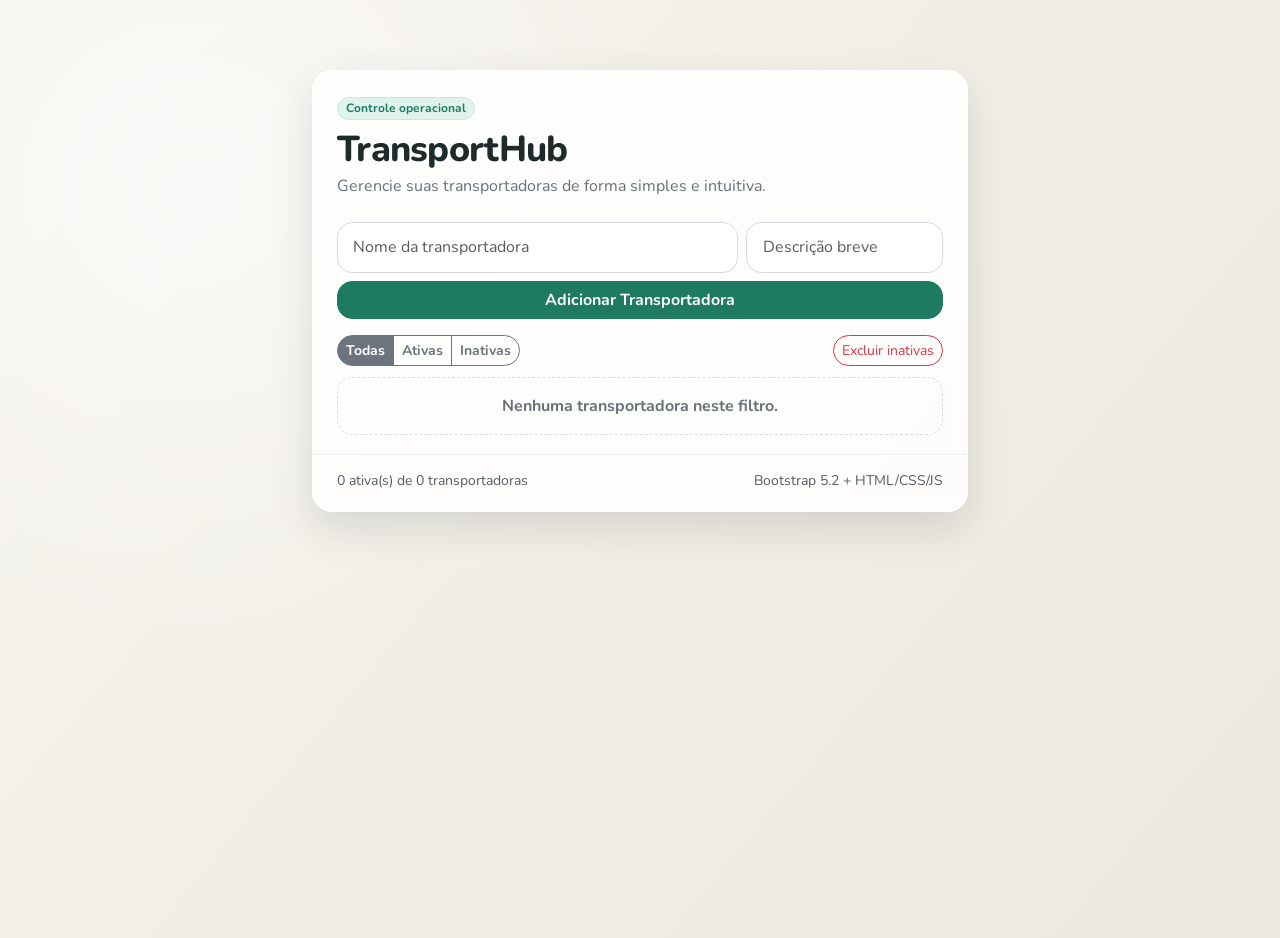
==== index.html @ 40fd38cb "layout 1" ====
<!doctype html>
<html lang="pt-BR">

<head>
  <meta charset="UTF-8" />
  <meta name="viewport" content="width=device-width, initial-scale=1" />
  <title>TransportHub - Gerenciador de Transportadoras</title>

  <link rel="preconnect" href="https://fonts.googleapis.com" />
  <link rel="preconnect" href="https://fonts.gstatic.com" crossorigin />
  <link href="https://fonts.googleapis.com/css2?family=Nunito:wght@500;700;800&display=swap" rel="stylesheet" />
  <link href="https://cdn.jsdelivr.net/npm/bootstrap@5.2.3/dist/css/bootstrap.min.css" rel="stylesheet"
    integrity="sha384-rbsA2VBKQhggwzxH7pPCaAqO46MgnOM80zW1RWuH61DGLwZJEdK2Kadq2F9CUG65" crossorigin="anonymous" />

  <style>
    :root {
      --bg-start: #f6f4ef;
      --bg-end: #ece8de;
      --card: rgba(255, 255, 255, 0.85);
      --text-main: #1f2a2b;
      --text-soft: #66717a;
      --accent: #1f7a62;
      --accent-soft: #dff2eb;
      --danger-soft: #ffe7e7;
      --shadow: 0 16px 40px rgba(36, 49, 48, 0.14);
    }

    * {
      box-sizing: border-box;
    }

    body {
      min-height: 100vh;
      font-family: "Nunito", sans-serif;
      color: var(--text-main);
      background: radial-gradient(circle at 15% 20%, #ffffff99 0%, transparent 35%),
        linear-gradient(130deg, var(--bg-start), var(--bg-end));
    }

    .shell {
      max-width: 720px;
      margin: clamp(1.25rem, 3vw, 3rem) auto;
      padding: clamp(1rem, 3vw, 2rem);
    }

    .task-card {
      border: 1px solid #ffffff;
      border-radius: 1.25rem;
      background: var(--card);
      backdrop-filter: blur(4px);
      box-shadow: var(--shadow);
      overflow: hidden;
      animation: rise 0.55s ease;
    }

    .task-card-header {
      padding: 1.5rem 1.5rem 1rem;
    }

    .badge-soft {
      color: var(--accent);
      background-color: var(--accent-soft);
      border: 1px solid #c6e8dc;
      font-weight: 700;
    }

    .heading {
      font-size: clamp(1.6rem, 4vw, 2.25rem);
      font-weight: 800;
      letter-spacing: -0.02em;
      margin-bottom: 0.2rem;
    }

    .sub {
      color: var(--text-soft);
    }

    .task-form {
      padding: 0.5rem 1.5rem 0;
    }

    .task-input {
      border-radius: 0.95rem;
      border: 1px solid #d6d8dc;
      padding: 0.78rem 0.95rem;
    }

    .task-input:focus {
      border-color: #92ccb9;
      box-shadow: 0 0 0 0.25rem #1f7a621f;
    }

    .btn-add {
      border-radius: 0.95rem;
      font-weight: 700;
      background-color: var(--accent);
      border-color: var(--accent);
    }

    .btn-add:hover,
    .btn-add:focus {
      background-color: #18624f;
      border-color: #18624f;
    }

    .toolbar {
      padding: 1rem 1.5rem 0.4rem;
    }

    .filter-btn {
      border-radius: 999px;
      font-weight: 700;
    }

    .tasks-wrap {
      padding: 0.3rem 1.5rem 1.2rem;
    }

    .task-list {
      list-style: none;
      margin: 0;
      padding: 0;
      display: grid;
      grid-template-columns: repeat(auto-fill, minmax(280px, 1fr));
      gap: 1rem;
    }

    .task-item {
      display: flex;
      flex-direction: column;
      border: 1px solid #e8ecec;
      border-radius: 0.95rem;
      padding: 1.2rem;
      background: #fff;
      animation: fadeUp 0.28s ease both;
    }

    .task-item:last-child {
      margin-bottom: 0;
    }

    .carrier-header {
      display: flex;
      justify-content: space-between;
      align-items: flex-start;
      gap: 0.75rem;
      margin-bottom: 0.75rem;
    }

    .carrier-name {
      margin: 0;
      font-weight: 800;
      font-size: 1.1rem;
      color: var(--text-main);
      flex: 1;
    }

    .carrier-description {
      margin: 0 0 0.75rem 0;
      color: var(--text-soft);
      font-weight: 500;
      font-size: 0.95rem;
      line-height: 1.4;
    }

    .carrier-status-row {
      display: flex;
      justify-content: space-between;
      align-items: center;
      padding-top: 0.75rem;
      border-top: 1px solid #e8ecec;
    }

    .status-badge {
      display: inline-flex;
      align-items: center;
      gap: 0.4rem;
      padding: 0.35rem 0.75rem;
      border-radius: 999px;
      font-weight: 700;
      font-size: 0.85rem;
    }

    .status-active {
      background: var(--accent-soft);
      color: var(--accent);
    }

    .status-inactive {
      background: #f0f0f0;
      color: #666;
    }

    .status-dot {
      width: 0.5rem;
      height: 0.5rem;
      border-radius: 50%;
      display: inline-block;
    }

    .status-dot.active {
      background: var(--accent);
    }

    .status-dot.inactive {
      background: #999;
    }

    .toggle-status {
      position: relative;
      display: inline-flex;
      width: 2.8rem;
      height: 1.5rem;
      background: #d8d8d8;
      border-radius: 999px;
      cursor: pointer;
      border: none;
      padding: 0;
      margin: 0;
      transition: background 0.2s ease;
    }

    .toggle-status.active {
      background: var(--accent);
    }

    .toggle-status::after {
      content: "";
      position: absolute;
      width: 1.2rem;
      height: 1.2rem;
      background: white;
      border-radius: 50%;
      top: 0.15rem;
      left: 0.15rem;
      transition: left 0.2s ease;
    }

    .toggle-status.active::after {
      left: 1.45rem;
    }

    .btn-trash {
      border: 1px solid #f0c8c8;
      color: #b24f4f;
      background: var(--danger-soft);
      border-radius: 0.65rem;
      padding: 0.35rem 0.75rem;
      font-size: 0.85rem;
      font-weight: 700;
    }

    .btn-trash:hover {
      background: #ffdcdc;
    }

    .empty-state {
      border: 1px dashed #d8dddd;
      border-radius: 0.95rem;
      color: var(--text-soft);
      padding: 1rem;
      text-align: center;
      font-weight: 700;
    }

    .footer-row {
      border-top: 1px solid #edf0f0;
      padding: 0.9rem 1.5rem 1.25rem;
    }

    @keyframes rise {
      from {
        opacity: 0;
        transform: translateY(8px);
      }

      to {
        opacity: 1;
        transform: translateY(0);
      }
    }

    @keyframes fadeUp {
      from {
        opacity: 0;
        transform: translateY(5px);
      }

      to {
        opacity: 1;
        transform: translateY(0);
      }
    }
  </style>
</head>

<body>
  <main class="shell">
    <section class="task-card">
      <header class="task-card-header">
        <span class="badge badge-soft rounded-pill">Controle operacional</span>
        <h1 class="heading mt-2">TransportHub</h1>
        <p class="sub mb-0">Gerencie suas transportadoras de forma simples e intuitiva.</p>
      </header>

      <form id="taskForm" class="task-form" autocomplete="off">
        <div class="row g-2">
          <div class="col-8">
            <input id="taskInput" class="form-control task-input" type="text" placeholder="Nome da transportadora"
              aria-label="Nome da transportadora" maxlength="80" required />
          </div>
          <div class="col-4">
            <input id="taskDesc" class="form-control task-input" type="text" placeholder="Descrição breve"
              aria-label="Descrição da transportadora" maxlength="60" />
          </div>
        </div>
        <div class="mt-2">
          <button class="btn btn-primary btn-add" type="submit" style="width: 100%;">Adicionar Transportadora</button>
        </div>
      </form>

      <div class="toolbar d-flex align-items-center justify-content-between gap-2 flex-wrap">
        <div class="btn-group btn-group-sm" role="group" aria-label="Filtros">
          <button type="button" class="btn btn-outline-secondary filter-btn active" data-filter="all">
            Todas
          </button>
          <button type="button" class="btn btn-outline-secondary filter-btn" data-filter="active">
            Ativas
          </button>
          <button type="button" class="btn btn-outline-secondary filter-btn" data-filter="done">
            Inativas
          </button>
        </div>
        <button id="clearDone" type="button" class="btn btn-sm btn-outline-danger rounded-pill">
          Excluir inativas
        </button>
      </div>

      <div class="tasks-wrap">
        <ul id="taskList" class="task-list"></ul>
      </div>

      <footer class="footer-row d-flex align-items-center justify-content-between flex-wrap gap-2">
        <small id="taskCounter" class="text-muted">0 transportadoras</small>
        <small class="text-muted">Bootstrap 5.2 + HTML/CSS/JS</small>
      </footer>
    </section>
  </main>

  <script>
    const STORAGE_KEY = "transporthub.carriers.v1";
    const form = document.getElementById("taskForm");
    const input = document.getElementById("taskInput");
    const descInput = document.getElementById("taskDesc");
    const taskList = document.getElementById("taskList");
    const taskCounter = document.getElementById("taskCounter");
    const clearDoneButton = document.getElementById("clearDone");
    const filterButtons = [...document.querySelectorAll(".filter-btn")];

    let carriers = [];
    let activeFilter = "all";

    const normalize = (value) => value.trim().replace(/\s+/g, " ");

    const saveCarriers = () => {
      localStorage.setItem(STORAGE_KEY, JSON.stringify(carriers));
    };

    const loadCarriers = () => {
      try {
        const data = JSON.parse(localStorage.getItem(STORAGE_KEY) || "[]");
        if (Array.isArray(data)) {
          carriers = data.filter(
            (item) =>
              typeof item.name === "string" &&
              typeof item.description === "string" &&
              typeof item.active === "boolean"
          );
        }
      } catch {
        carriers = [];
      }
    };

    const getVisibleCarriers = () => {
      if (activeFilter === "active") {
        return carriers.filter((carrier) => carrier.active);
      }
      if (activeFilter === "done") {
        return carriers.filter((carrier) => !carrier.active);
      }
      return carriers;
    };

    const renderCounter = () => {
      const active = carriers.filter((carrier) => carrier.active).length;
      const total = carriers.length;
      const label = total === 1 ? "transportadora" : "transportadoras";
      taskCounter.textContent = `${active} ativa(s) de ${total} ${label}`;
    };

    const renderCarriers = () => {
      const visibleCarriers = getVisibleCarriers();
      taskList.innerHTML = "";

      if (!visibleCarriers.length) {
        taskList.innerHTML = '<li class="empty-state" style="grid-column: 1/-1;">Nenhuma transportadora neste filtro.</li>';
        renderCounter();
        return;
      }

      visibleCarriers.forEach((carrier) => {
        const item = document.createElement("li");
        item.className = "task-item";

        const header = document.createElement("div");
        header.className = "carrier-header";

        const name = document.createElement("p");
        name.className = "carrier-name";
        name.textContent = carrier.name;

        const deleteBtn = document.createElement("button");
        deleteBtn.className = "btn-trash";
        deleteBtn.type = "button";
        deleteBtn.textContent = "Excluir";
        deleteBtn.ariaLabel = `Excluir transportadora: ${carrier.name}`;
        deleteBtn.addEventListener("click", () => removeCarrier(carrier.id));

        header.append(name, deleteBtn);

        const description = document.createElement("p");
        description.className = "carrier-description";
        description.textContent = carrier.description || "Sem descrição";

        const statusRow = document.createElement("div");
        statusRow.className = "carrier-status-row";

        const statusBadge = document.createElement("span");
        statusBadge.className = `status-badge ${carrier.active ? "status-active" : "status-inactive"}`;
        const dot = document.createElement("span");
        dot.className = `status-dot ${carrier.active ? "active" : "inactive"}`;
        const statusText = document.createElement("span");
        statusText.textContent = carrier.active ? "Ativa" : "Inativa";
        statusBadge.append(dot, statusText);

        const toggle = document.createElement("button");
        toggle.className = `toggle-status ${carrier.active ? "active" : ""}`;
        toggle.type = "button";
        toggle.ariaLabel = `Alternar status da transportadora: ${carrier.name}`;
        toggle.addEventListener("click", () => toggleCarrier(carrier.id));

        statusRow.append(statusBadge, toggle);

        item.append(header, description, statusRow);
        taskList.appendChild(item);
      });

      renderCounter();
    };

    const addCarrier = (rawName, rawDesc) => {
      const name = normalize(rawName);
      if (!name) return;
      const description = normalize(rawDesc);

      carriers.unshift({
        id: crypto.randomUUID(),
        name,
        description,
        active: true,
      });

      saveCarriers();
      renderCarriers();
    };

    const toggleCarrier = (id) => {
      carriers = carriers.map((carrier) =>
        carrier.id === id ? { ...carrier, active: !carrier.active } : carrier
      );
      saveCarriers();
      renderCarriers();
    };

    const removeCarrier = (id) => {
      carriers = carriers.filter((carrier) => carrier.id !== id);
      saveCarriers();
      renderCarriers();
    };

    const clearInactive = () => {
      carriers = carriers.filter((carrier) => carrier.active);
      saveCarriers();
      renderCarriers();
    };

    filterButtons.forEach((button) => {
      button.addEventListener("click", () => {
        activeFilter = button.dataset.filter;
        filterButtons.forEach((btn) => btn.classList.toggle("active", btn === button));
        renderCarriers();
      });
    });

    form.addEventListener("submit", (event) => {
      event.preventDefault();
      addCarrier(input.value, descInput.value);
      input.value = "";
      descInput.value = "";
      input.focus();
    });

    clearDoneButton.addEventListener("click", clearInactive);

    loadCarriers();
    renderCarriers();
  </script>
</body>

</html>
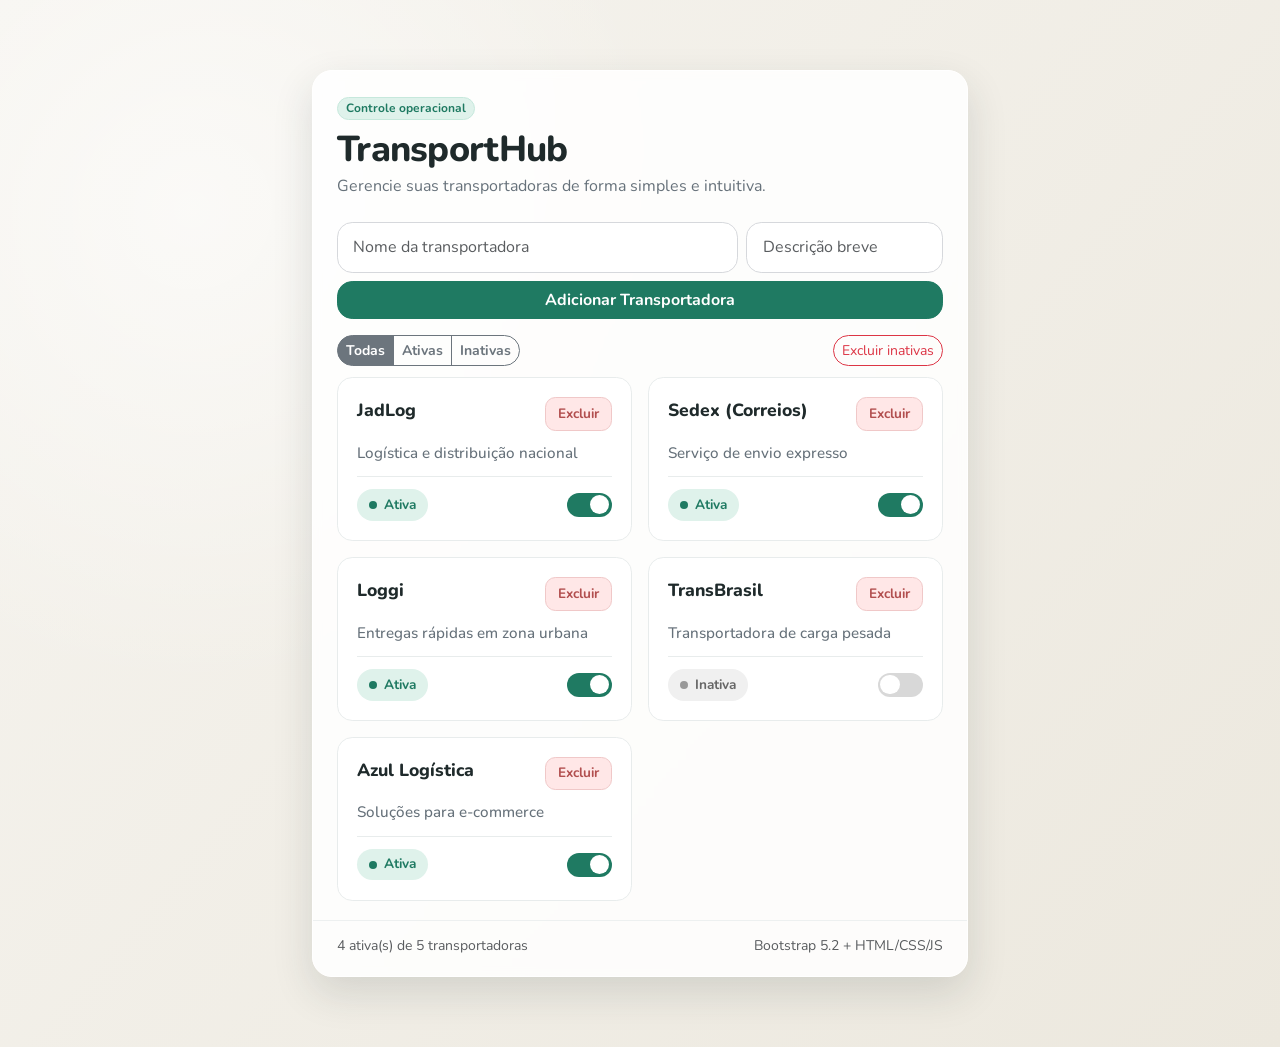
==== commit 2487ce09: "adiciona estilos CSS para o layout da aplicação Co-authored-by: Copilot <copilot@github.com>" ====
--- a/index.html
+++ b/index.html
@@ -11,287 +11,7 @@
   <link href="https://fonts.googleapis.com/css2?family=Nunito:wght@500;700;800&display=swap" rel="stylesheet" />
   <link href="https://cdn.jsdelivr.net/npm/bootstrap@5.2.3/dist/css/bootstrap.min.css" rel="stylesheet"
     integrity="sha384-rbsA2VBKQhggwzxH7pPCaAqO46MgnOM80zW1RWuH61DGLwZJEdK2Kadq2F9CUG65" crossorigin="anonymous" />
-
-  <style>
-    :root {
-      --bg-start: #f6f4ef;
-      --bg-end: #ece8de;
-      --card: rgba(255, 255, 255, 0.85);
-      --text-main: #1f2a2b;
-      --text-soft: #66717a;
-      --accent: #1f7a62;
-      --accent-soft: #dff2eb;
-      --danger-soft: #ffe7e7;
-      --shadow: 0 16px 40px rgba(36, 49, 48, 0.14);
-    }
-
-    * {
-      box-sizing: border-box;
-    }
-
-    body {
-      min-height: 100vh;
-      font-family: "Nunito", sans-serif;
-      color: var(--text-main);
-      background: radial-gradient(circle at 15% 20%, #ffffff99 0%, transparent 35%),
-        linear-gradient(130deg, var(--bg-start), var(--bg-end));
-    }
-
-    .shell {
-      max-width: 720px;
-      margin: clamp(1.25rem, 3vw, 3rem) auto;
-      padding: clamp(1rem, 3vw, 2rem);
-    }
-
-    .task-card {
-      border: 1px solid #ffffff;
-      border-radius: 1.25rem;
-      background: var(--card);
-      backdrop-filter: blur(4px);
-      box-shadow: var(--shadow);
-      overflow: hidden;
-      animation: rise 0.55s ease;
-    }
-
-    .task-card-header {
-      padding: 1.5rem 1.5rem 1rem;
-    }
-
-    .badge-soft {
-      color: var(--accent);
-      background-color: var(--accent-soft);
-      border: 1px solid #c6e8dc;
-      font-weight: 700;
-    }
-
-    .heading {
-      font-size: clamp(1.6rem, 4vw, 2.25rem);
-      font-weight: 800;
-      letter-spacing: -0.02em;
-      margin-bottom: 0.2rem;
-    }
-
-    .sub {
-      color: var(--text-soft);
-    }
-
-    .task-form {
-      padding: 0.5rem 1.5rem 0;
-    }
-
-    .task-input {
-      border-radius: 0.95rem;
-      border: 1px solid #d6d8dc;
-      padding: 0.78rem 0.95rem;
-    }
-
-    .task-input:focus {
-      border-color: #92ccb9;
-      box-shadow: 0 0 0 0.25rem #1f7a621f;
-    }
-
-    .btn-add {
-      border-radius: 0.95rem;
-      font-weight: 700;
-      background-color: var(--accent);
-      border-color: var(--accent);
-    }
-
-    .btn-add:hover,
-    .btn-add:focus {
-      background-color: #18624f;
-      border-color: #18624f;
-    }
-
-    .toolbar {
-      padding: 1rem 1.5rem 0.4rem;
-    }
-
-    .filter-btn {
-      border-radius: 999px;
-      font-weight: 700;
-    }
-
-    .tasks-wrap {
-      padding: 0.3rem 1.5rem 1.2rem;
-    }
-
-    .task-list {
-      list-style: none;
-      margin: 0;
-      padding: 0;
-      display: grid;
-      grid-template-columns: repeat(auto-fill, minmax(280px, 1fr));
-      gap: 1rem;
-    }
-
-    .task-item {
-      display: flex;
-      flex-direction: column;
-      border: 1px solid #e8ecec;
-      border-radius: 0.95rem;
-      padding: 1.2rem;
-      background: #fff;
-      animation: fadeUp 0.28s ease both;
-    }
-
-    .task-item:last-child {
-      margin-bottom: 0;
-    }
-
-    .carrier-header {
-      display: flex;
-      justify-content: space-between;
-      align-items: flex-start;
-      gap: 0.75rem;
-      margin-bottom: 0.75rem;
-    }
-
-    .carrier-name {
-      margin: 0;
-      font-weight: 800;
-      font-size: 1.1rem;
-      color: var(--text-main);
-      flex: 1;
-    }
-
-    .carrier-description {
-      margin: 0 0 0.75rem 0;
-      color: var(--text-soft);
-      font-weight: 500;
-      font-size: 0.95rem;
-      line-height: 1.4;
-    }
-
-    .carrier-status-row {
-      display: flex;
-      justify-content: space-between;
-      align-items: center;
-      padding-top: 0.75rem;
-      border-top: 1px solid #e8ecec;
-    }
-
-    .status-badge {
-      display: inline-flex;
-      align-items: center;
-      gap: 0.4rem;
-      padding: 0.35rem 0.75rem;
-      border-radius: 999px;
-      font-weight: 700;
-      font-size: 0.85rem;
-    }
-
-    .status-active {
-      background: var(--accent-soft);
-      color: var(--accent);
-    }
-
-    .status-inactive {
-      background: #f0f0f0;
-      color: #666;
-    }
-
-    .status-dot {
-      width: 0.5rem;
-      height: 0.5rem;
-      border-radius: 50%;
-      display: inline-block;
-    }
-
-    .status-dot.active {
-      background: var(--accent);
-    }
-
-    .status-dot.inactive {
-      background: #999;
-    }
-
-    .toggle-status {
-      position: relative;
-      display: inline-flex;
-      width: 2.8rem;
-      height: 1.5rem;
-      background: #d8d8d8;
-      border-radius: 999px;
-      cursor: pointer;
-      border: none;
-      padding: 0;
-      margin: 0;
-      transition: background 0.2s ease;
-    }
-
-    .toggle-status.active {
-      background: var(--accent);
-    }
-
-    .toggle-status::after {
-      content: "";
-      position: absolute;
-      width: 1.2rem;
-      height: 1.2rem;
-      background: white;
-      border-radius: 50%;
-      top: 0.15rem;
-      left: 0.15rem;
-      transition: left 0.2s ease;
-    }
-
-    .toggle-status.active::after {
-      left: 1.45rem;
-    }
-
-    .btn-trash {
-      border: 1px solid #f0c8c8;
-      color: #b24f4f;
-      background: var(--danger-soft);
-      border-radius: 0.65rem;
-      padding: 0.35rem 0.75rem;
-      font-size: 0.85rem;
-      font-weight: 700;
-    }
-
-    .btn-trash:hover {
-      background: #ffdcdc;
-    }
-
-    .empty-state {
-      border: 1px dashed #d8dddd;
-      border-radius: 0.95rem;
-      color: var(--text-soft);
-      padding: 1rem;
-      text-align: center;
-      font-weight: 700;
-    }
-
-    .footer-row {
-      border-top: 1px solid #edf0f0;
-      padding: 0.9rem 1.5rem 1.25rem;
-    }
-
-    @keyframes rise {
-      from {
-        opacity: 0;
-        transform: translateY(8px);
-      }
-
-      to {
-        opacity: 1;
-        transform: translateY(0);
-      }
-    }
-
-    @keyframes fadeUp {
-      from {
-        opacity: 0;
-        transform: translateY(5px);
-      }
-
-      to {
-        opacity: 1;
-        transform: translateY(0);
-      }
-    }
-  </style>
+  <link rel="stylesheet" href="styles.css" />
 </head>
 
 <body>
@@ -514,6 +234,44 @@
     clearDoneButton.addEventListener("click", clearInactive);
 
     loadCarriers();
+
+    // Adicionar dados de exemplo se não houver transportadoras
+    if (carriers.length === 0) {
+      carriers = [
+        {
+          id: crypto.randomUUID(),
+          name: "JadLog",
+          description: "Logística e distribuição nacional",
+          active: true,
+        },
+        {
+          id: crypto.randomUUID(),
+          name: "Sedex (Correios)",
+          description: "Serviço de envio expresso",
+          active: true,
+        },
+        {
+          id: crypto.randomUUID(),
+          name: "Loggi",
+          description: "Entregas rápidas em zona urbana",
+          active: true,
+        },
+        {
+          id: crypto.randomUUID(),
+          name: "TransBrasil",
+          description: "Transportadora de carga pesada",
+          active: false,
+        },
+        {
+          id: crypto.randomUUID(),
+          name: "Azul Logística",
+          description: "Soluções para e-commerce",
+          active: true,
+        },
+      ];
+      saveCarriers();
+    }
+
     renderCarriers();
   </script>
 </body>
--- a/styles.css
+++ b/styles.css
@@ -0,0 +1,278 @@
+    :root {
+      --bg-start: #f6f4ef;
+      --bg-end: #ece8de;
+      --card: rgba(255, 255, 255, 0.85);
+      --text-main: #1f2a2b;
+      --text-soft: #66717a;
+      --accent: #1f7a62;
+      --accent-soft: #dff2eb;
+      --danger-soft: #ffe7e7;
+      --shadow: 0 16px 40px rgba(36, 49, 48, 0.14);
+    }
+
+    * {
+      box-sizing: border-box;
+    }
+
+    body {
+      min-height: 100vh;
+      font-family: "Nunito", sans-serif;
+      color: var(--text-main);
+      background: radial-gradient(circle at 15% 20%, #ffffff99 0%, transparent 35%),
+        linear-gradient(130deg, var(--bg-start), var(--bg-end));
+    }
+
+    .shell {
+      max-width: 720px;
+      margin: clamp(1.25rem, 3vw, 3rem) auto;
+      padding: clamp(1rem, 3vw, 2rem);
+    }
+
+    .task-card {
+      border: 1px solid #ffffff;
+      border-radius: 1.25rem;
+      background: var(--card);
+      backdrop-filter: blur(4px);
+      box-shadow: var(--shadow);
+      overflow: hidden;
+      animation: rise 0.55s ease;
+    }
+
+    .task-card-header {
+      padding: 1.5rem 1.5rem 1rem;
+    }
+
+    .badge-soft {
+      color: var(--accent);
+      background-color: var(--accent-soft);
+      border: 1px solid #c6e8dc;
+      font-weight: 700;
+    }
+
+    .heading {
+      font-size: clamp(1.6rem, 4vw, 2.25rem);
+      font-weight: 800;
+      letter-spacing: -0.02em;
+      margin-bottom: 0.2rem;
+    }
+
+    .sub {
+      color: var(--text-soft);
+    }
+
+    .task-form {
+      padding: 0.5rem 1.5rem 0;
+    }
+
+    .task-input {
+      border-radius: 0.95rem;
+      border: 1px solid #d6d8dc;
+      padding: 0.78rem 0.95rem;
+    }
+
+    .task-input:focus {
+      border-color: #92ccb9;
+      box-shadow: 0 0 0 0.25rem #1f7a621f;
+    }
+
+    .btn-add {
+      border-radius: 0.95rem;
+      font-weight: 700;
+      background-color: var(--accent);
+      border-color: var(--accent);
+    }
+
+    .btn-add:hover,
+    .btn-add:focus {
+      background-color: #18624f;
+      border-color: #18624f;
+    }
+
+    .toolbar {
+      padding: 1rem 1.5rem 0.4rem;
+    }
+
+    .filter-btn {
+      border-radius: 999px;
+      font-weight: 700;
+    }
+
+    .tasks-wrap {
+      padding: 0.3rem 1.5rem 1.2rem;
+    }
+
+    .task-list {
+      list-style: none;
+      margin: 0;
+      padding: 0;
+      display: grid;
+      grid-template-columns: repeat(auto-fill, minmax(280px, 1fr));
+      gap: 1rem;
+    }
+
+    .task-item {
+      display: flex;
+      flex-direction: column;
+      border: 1px solid #e8ecec;
+      border-radius: 0.95rem;
+      padding: 1.2rem;
+      background: #fff;
+      animation: fadeUp 0.28s ease both;
+    }
+
+    .task-item:last-child {
+      margin-bottom: 0;
+    }
+
+    .carrier-header {
+      display: flex;
+      justify-content: space-between;
+      align-items: flex-start;
+      gap: 0.75rem;
+      margin-bottom: 0.75rem;
+    }
+
+    .carrier-name {
+      margin: 0;
+      font-weight: 800;
+      font-size: 1.1rem;
+      color: var(--text-main);
+      flex: 1;
+    }
+
+    .carrier-description {
+      margin: 0 0 0.75rem 0;
+      color: var(--text-soft);
+      font-weight: 500;
+      font-size: 0.95rem;
+      line-height: 1.4;
+    }
+
+    .carrier-status-row {
+      display: flex;
+      justify-content: space-between;
+      align-items: center;
+      padding-top: 0.75rem;
+      border-top: 1px solid #e8ecec;
+    }
+
+    .status-badge {
+      display: inline-flex;
+      align-items: center;
+      gap: 0.4rem;
+      padding: 0.35rem 0.75rem;
+      border-radius: 999px;
+      font-weight: 700;
+      font-size: 0.85rem;
+    }
+
+    .status-active {
+      background: var(--accent-soft);
+      color: var(--accent);
+    }
+
+    .status-inactive {
+      background: #f0f0f0;
+      color: #666;
+    }
+
+    .status-dot {
+      width: 0.5rem;
+      height: 0.5rem;
+      border-radius: 50%;
+      display: inline-block;
+    }
+
+    .status-dot.active {
+      background: var(--accent);
+    }
+
+    .status-dot.inactive {
+      background: #999;
+    }
+
+    .toggle-status {
+      position: relative;
+      display: inline-flex;
+      width: 2.8rem;
+      height: 1.5rem;
+      background: #d8d8d8;
+      border-radius: 999px;
+      cursor: pointer;
+      border: none;
+      padding: 0;
+      margin: 0;
+      transition: background 0.2s ease;
+    }
+
+    .toggle-status.active {
+      background: var(--accent);
+    }
+
+    .toggle-status::after {
+      content: "";
+      position: absolute;
+      width: 1.2rem;
+      height: 1.2rem;
+      background: white;
+      border-radius: 50%;
+      top: 0.15rem;
+      left: 0.15rem;
+      transition: left 0.2s ease;
+    }
+
+    .toggle-status.active::after {
+      left: 1.45rem;
+    }
+
+    .btn-trash {
+      border: 1px solid #f0c8c8;
+      color: #b24f4f;
+      background: var(--danger-soft);
+      border-radius: 0.65rem;
+      padding: 0.35rem 0.75rem;
+      font-size: 0.85rem;
+      font-weight: 700;
+    }
+
+    .btn-trash:hover {
+      background: #ffdcdc;
+    }
+
+    .empty-state {
+      border: 1px dashed #d8dddd;
+      border-radius: 0.95rem;
+      color: var(--text-soft);
+      padding: 1rem;
+      text-align: center;
+      font-weight: 700;
+    }
+
+    .footer-row {
+      border-top: 1px solid #edf0f0;
+      padding: 0.9rem 1.5rem 1.25rem;
+    }
+
+    @keyframes rise {
+      from {
+        opacity: 0;
+        transform: translateY(8px);
+      }
+
+      to {
+        opacity: 1;
+        transform: translateY(0);
+      }
+    }
+
+    @keyframes fadeUp {
+      from {
+        opacity: 0;
+        transform: translateY(5px);
+      }
+
+      to {
+        opacity: 1;
+        transform: translateY(0);
+      }
+    }
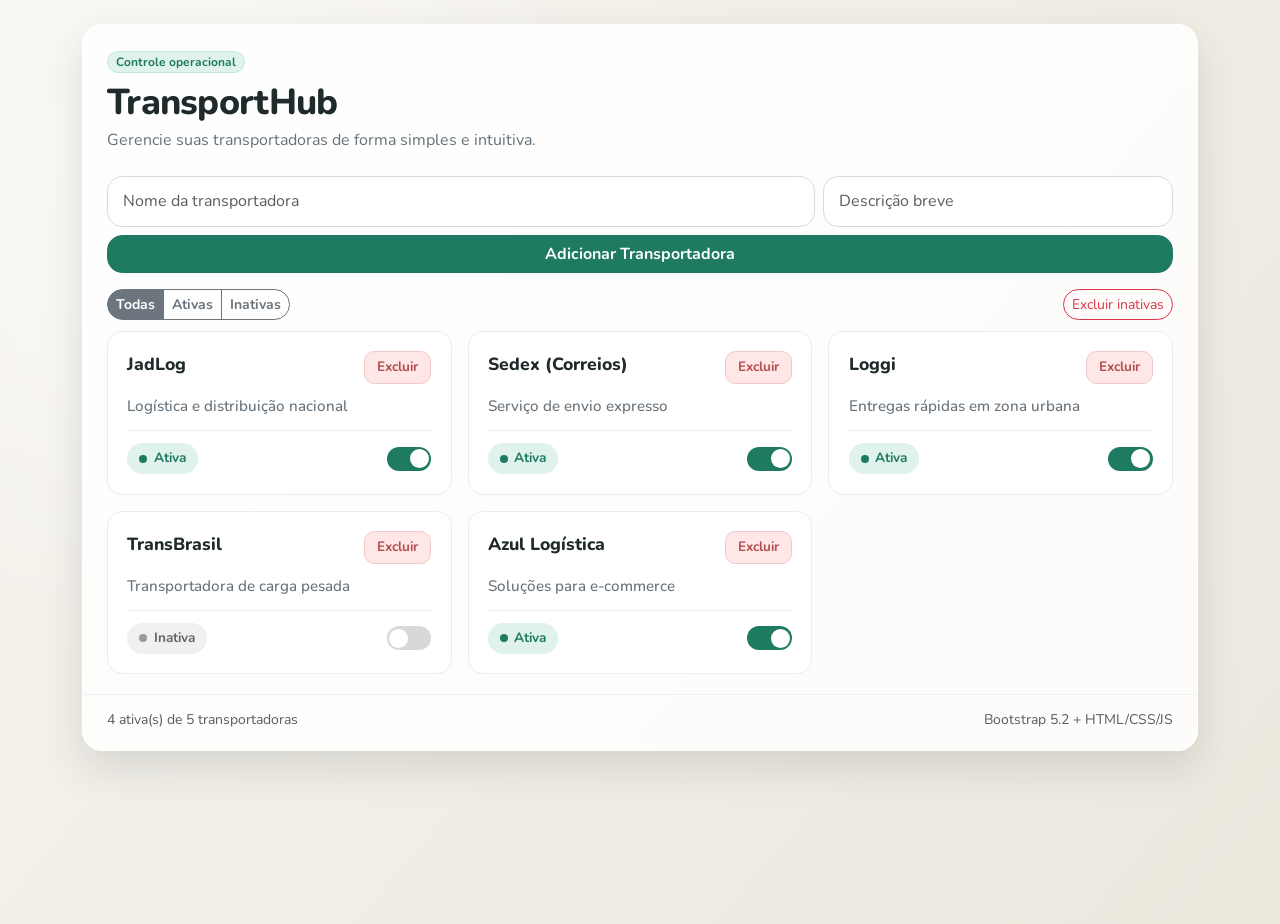
==== commit 972980ca: "altera a estrutura do layout principal e comenta estilos da classe .shell" ====
--- a/index.html
+++ b/index.html
@@ -15,7 +15,7 @@
 </head>
 
 <body>
-  <main class="shell">
+  <main class="container mt-4">
     <section class="task-card">
       <header class="task-card-header">
         <span class="badge badge-soft rounded-pill">Controle operacional</span>
--- a/styles.css
+++ b/styles.css
@@ -22,11 +22,11 @@
         linear-gradient(130deg, var(--bg-start), var(--bg-end));
     }
 
-    .shell {
+    /* .shell {
       max-width: 720px;
       margin: clamp(1.25rem, 3vw, 3rem) auto;
       padding: clamp(1rem, 3vw, 2rem);
-    }
+    } */
 
     .task-card {
       border: 1px solid #ffffff;
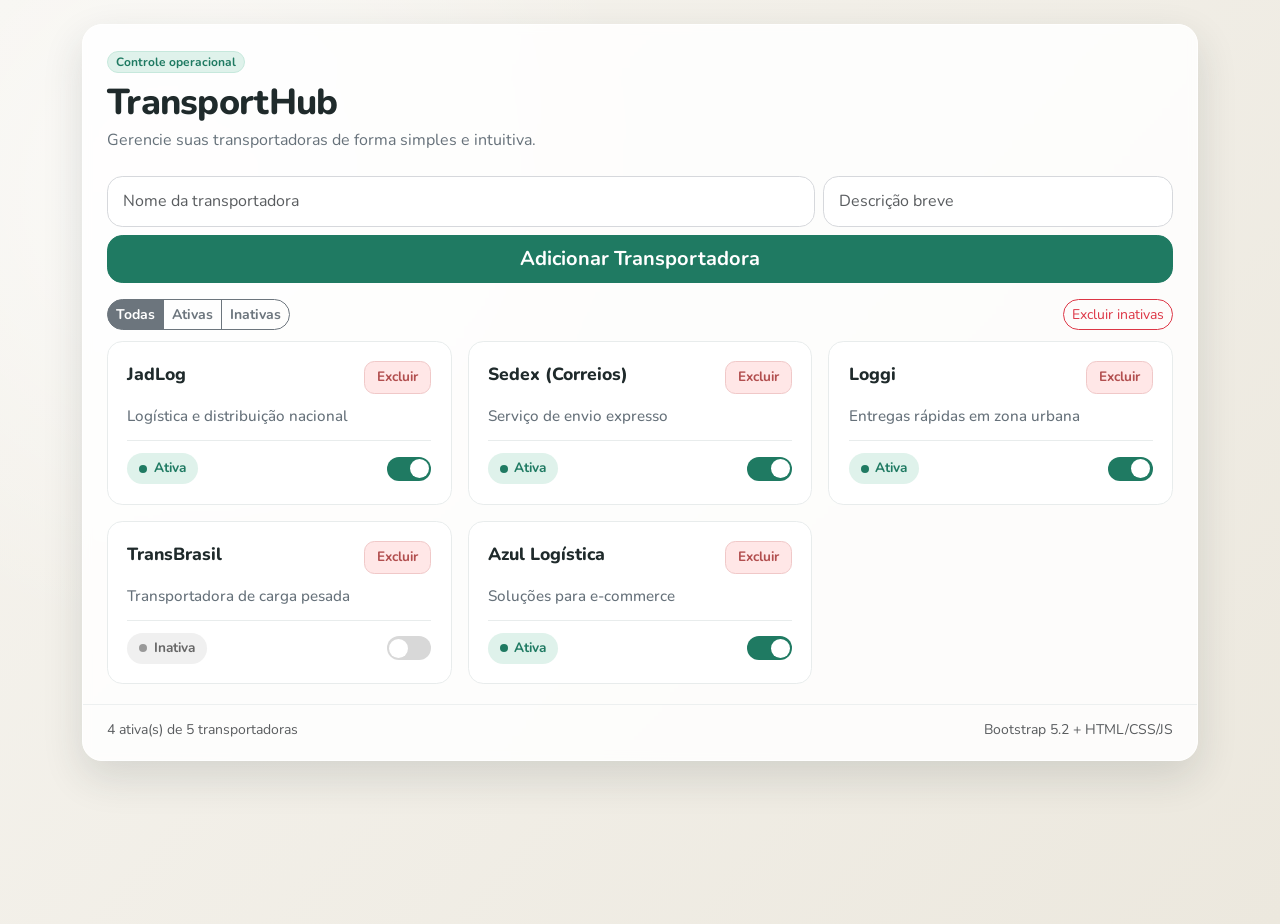
==== commit ad023926: "altera o tamanho do botão "Adicionar Transportadora" para um estilo maior" ====
--- a/index.html
+++ b/index.html
@@ -35,7 +35,8 @@
           </div>
         </div>
         <div class="mt-2">
-          <button class="btn btn-primary btn-add" type="submit" style="width: 100%;">Adicionar Transportadora</button>
+          <button class="btn btn-primary btn-lg btn-add" type="submit" style="width: 100%;">Adicionar
+            Transportadora</button>
         </div>
       </form>
 
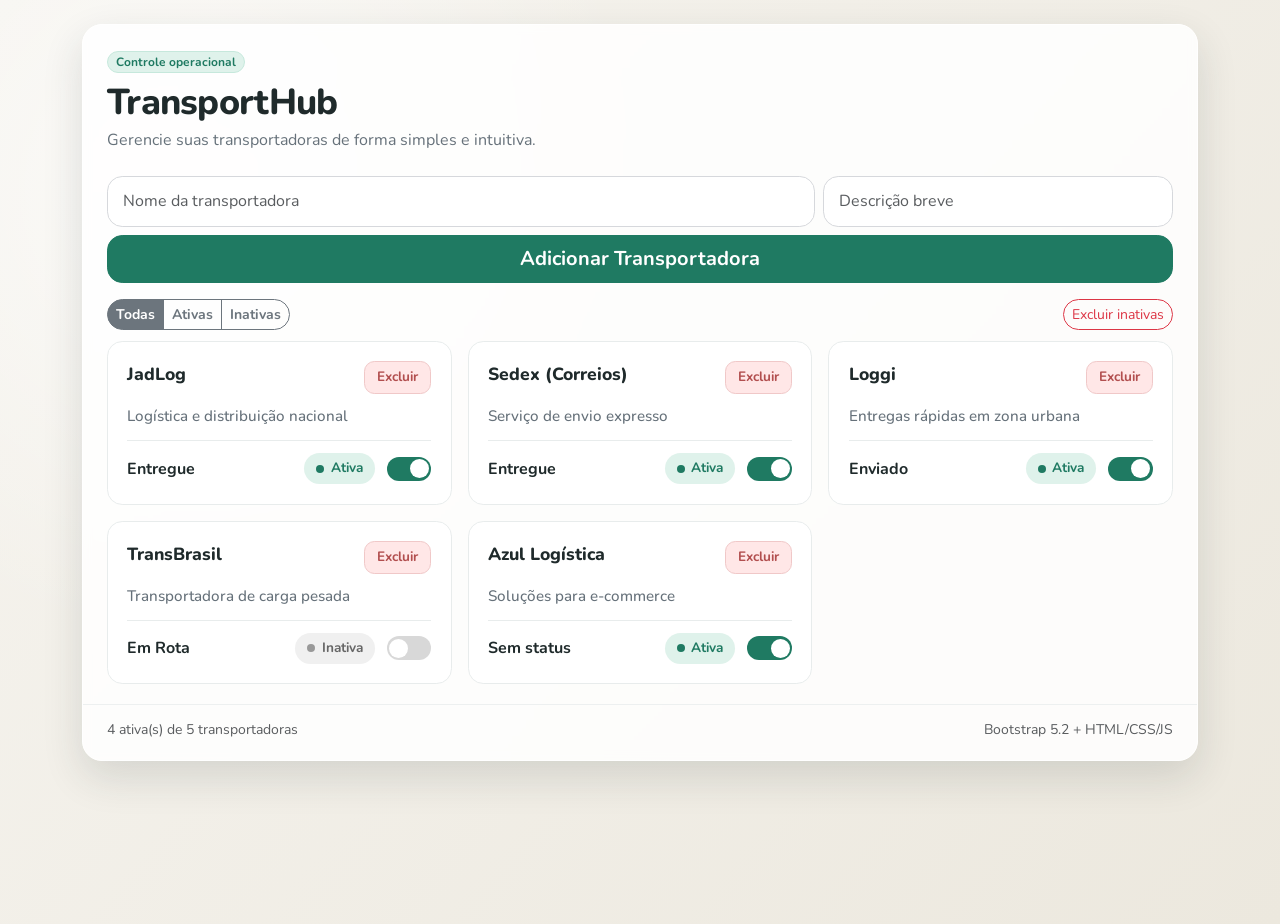
==== commit 868f762c: "adiciona status às transportadoras e melhora estilos de exibição" ====
--- a/index.html
+++ b/index.html
@@ -95,6 +95,7 @@
             (item) =>
               typeof item.name === "string" &&
               typeof item.description === "string" &&
+              typeof item.status === "string" &&
               typeof item.active === "boolean"
           );
         }
@@ -156,6 +157,10 @@
 
         const statusRow = document.createElement("div");
         statusRow.className = "carrier-status-row";
+        const status = document.createElement("p");
+        status.className = "carrier-status";
+        status.textContent = carrier.status || "Sem status";
+        statusRow.append(status);
 
         const statusBadge = document.createElement("span");
         statusBadge.className = `status-badge ${carrier.active ? "status-active" : "status-inactive"}`;
@@ -243,24 +248,28 @@
           id: crypto.randomUUID(),
           name: "JadLog",
           description: "Logística e distribuição nacional",
+          status: 'Entregue',
           active: true,
         },
         {
           id: crypto.randomUUID(),
           name: "Sedex (Correios)",
           description: "Serviço de envio expresso",
+          status: 'Entregue',
           active: true,
         },
         {
           id: crypto.randomUUID(),
           name: "Loggi",
           description: "Entregas rápidas em zona urbana",
+          status: 'Enviado',
           active: true,
         },
         {
           id: crypto.randomUUID(),
           name: "TransBrasil",
           description: "Transportadora de carga pesada",
+          status: 'Em Rota',
           active: false,
         },
         {
--- a/styles.css
+++ b/styles.css
@@ -152,8 +152,17 @@
       display: flex;
       justify-content: space-between;
       align-items: center;
+      gap: 0.75rem;
       padding-top: 0.75rem;
       border-top: 1px solid #e8ecec;
+    }
+
+    .carrier-status {
+      margin: 0;
+      min-width: 0;
+      flex: 1;
+      font-weight: 700;
+      color: var(--text-main);
     }
 
     .status-badge {
@@ -164,6 +173,7 @@
       border-radius: 999px;
       font-weight: 700;
       font-size: 0.85rem;
+      flex-shrink: 0;
     }
 
     .status-active {
@@ -203,6 +213,7 @@
       padding: 0;
       margin: 0;
       transition: background 0.2s ease;
+      flex-shrink: 0;
     }
 
     .toggle-status.active {
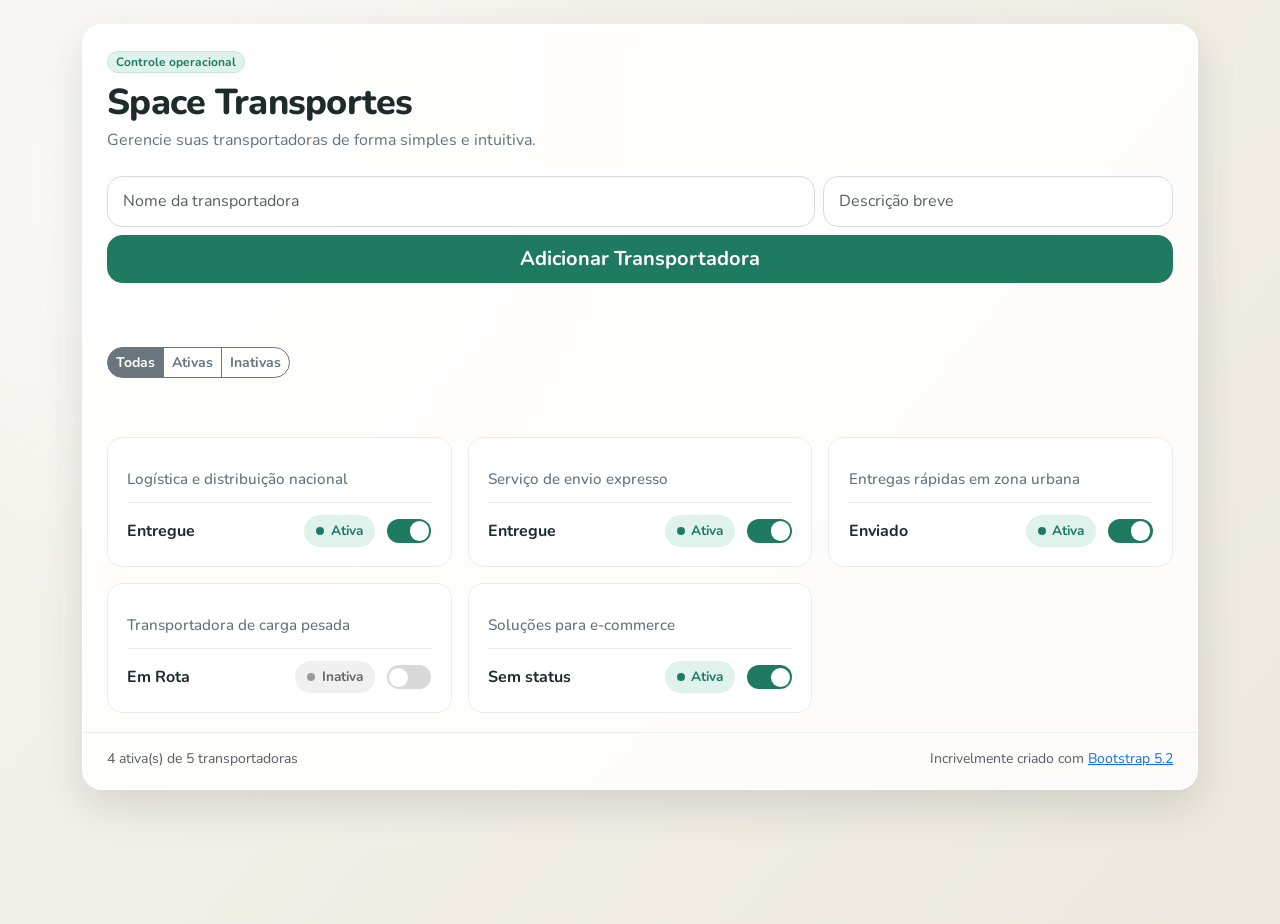
==== commit bc520810: "altera o título e cabeçalho para "Space Transportes" e ajusta estilos da toolbar" ====
--- a/index.html
+++ b/index.html
@@ -4,7 +4,7 @@
 <head>
   <meta charset="UTF-8" />
   <meta name="viewport" content="width=device-width, initial-scale=1" />
-  <title>TransportHub - Gerenciador de Transportadoras</title>
+  <title>Space Transportes - Gerenciador de Transportadoras</title>
 
   <link rel="preconnect" href="https://fonts.googleapis.com" />
   <link rel="preconnect" href="https://fonts.gstatic.com" crossorigin />
@@ -19,7 +19,7 @@
     <section class="task-card">
       <header class="task-card-header">
         <span class="badge badge-soft rounded-pill">Controle operacional</span>
-        <h1 class="heading mt-2">TransportHub</h1>
+        <h1 class="heading mt-2">Space Transportes</h1>
         <p class="sub mb-0">Gerencie suas transportadoras de forma simples e intuitiva.</p>
       </header>
 
@@ -40,7 +40,7 @@
         </div>
       </form>
 
-      <div class="toolbar d-flex align-items-center justify-content-between gap-2 flex-wrap">
+      <div class="toolbar d-flex align-items-center justify-content-between gap-2 flex-wrap my-5">
         <div class="btn-group btn-group-sm" role="group" aria-label="Filtros">
           <button type="button" class="btn btn-outline-secondary filter-btn active" data-filter="all">
             Todas
@@ -52,9 +52,6 @@
             Inativas
           </button>
         </div>
-        <button id="clearDone" type="button" class="btn btn-sm btn-outline-danger rounded-pill">
-          Excluir inativas
-        </button>
       </div>
 
       <div class="tasks-wrap">
@@ -63,7 +60,9 @@
 
       <footer class="footer-row d-flex align-items-center justify-content-between flex-wrap gap-2">
         <small id="taskCounter" class="text-muted">0 transportadoras</small>
-        <small class="text-muted">Bootstrap 5.2 + HTML/CSS/JS</small>
+        <small class="text-muted">Incrivelmente criado com <a
+            href="https://getbootstrap.com/docs/5.0/components/buttons/" target="_blank"
+            rel="noopener noreferrer">Bootstrap 5.2</a></small>
       </footer>
     </section>
   </main>
@@ -75,7 +74,6 @@
     const descInput = document.getElementById("taskDesc");
     const taskList = document.getElementById("taskList");
     const taskCounter = document.getElementById("taskCounter");
-    const clearDoneButton = document.getElementById("clearDone");
     const filterButtons = [...document.querySelectorAll(".filter-btn")];
 
     let carriers = [];
@@ -142,15 +140,6 @@
         name.className = "carrier-name";
         name.textContent = carrier.name;
 
-        const deleteBtn = document.createElement("button");
-        deleteBtn.className = "btn-trash";
-        deleteBtn.type = "button";
-        deleteBtn.textContent = "Excluir";
-        deleteBtn.ariaLabel = `Excluir transportadora: ${carrier.name}`;
-        deleteBtn.addEventListener("click", () => removeCarrier(carrier.id));
-
-        header.append(name, deleteBtn);
-
         const description = document.createElement("p");
         description.className = "carrier-description";
         description.textContent = carrier.description || "Sem descrição";
@@ -209,18 +198,6 @@
       renderCarriers();
     };
 
-    const removeCarrier = (id) => {
-      carriers = carriers.filter((carrier) => carrier.id !== id);
-      saveCarriers();
-      renderCarriers();
-    };
-
-    const clearInactive = () => {
-      carriers = carriers.filter((carrier) => carrier.active);
-      saveCarriers();
-      renderCarriers();
-    };
-
     filterButtons.forEach((button) => {
       button.addEventListener("click", () => {
         activeFilter = button.dataset.filter;
@@ -237,8 +214,6 @@
       input.focus();
     });
 
-    clearDoneButton.addEventListener("click", clearInactive);
-
     loadCarriers();
 
     // Adicionar dados de exemplo se não houver transportadoras
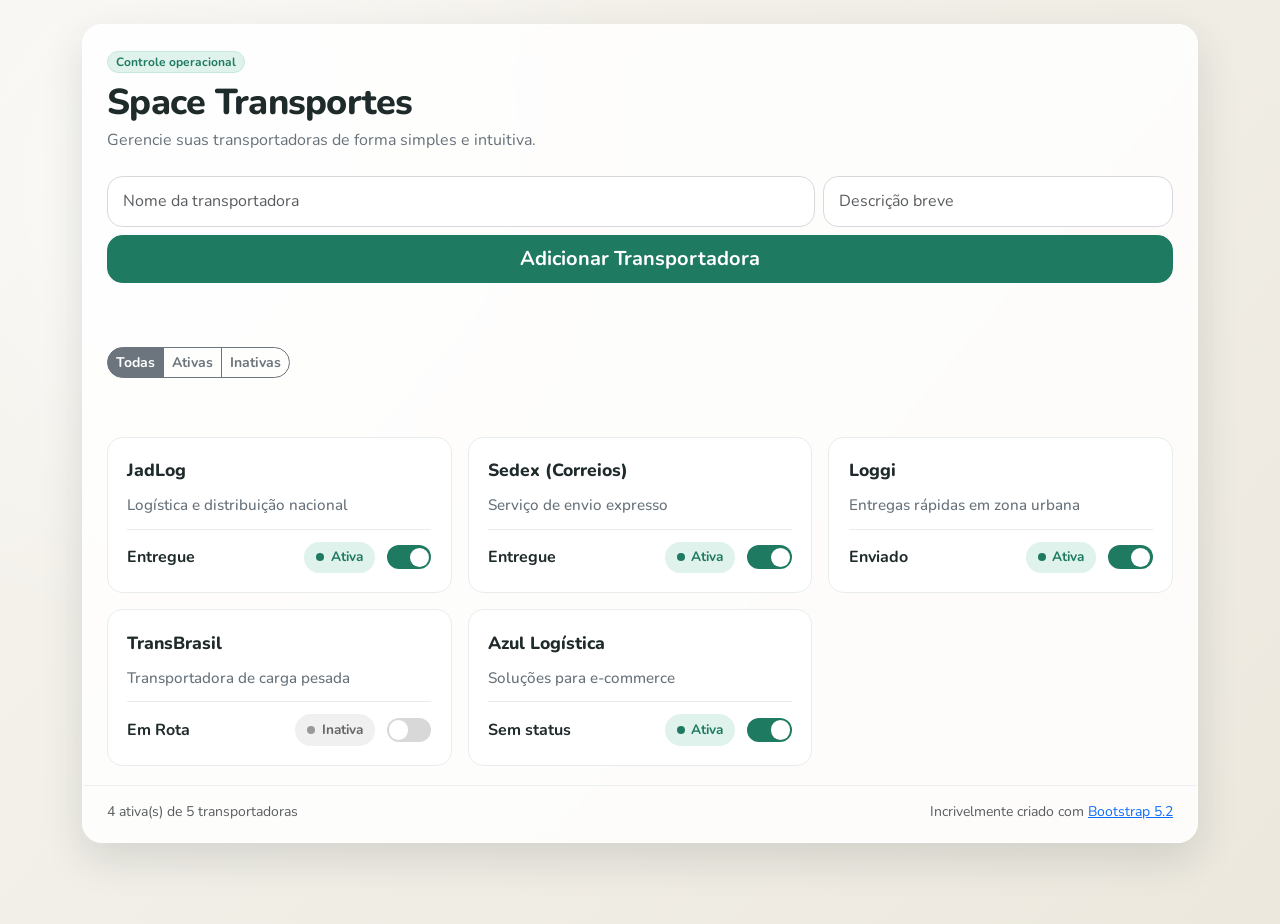
==== commit 3107dcdd: "adiciona status às transportadoras e define valor padrão "Sem status" Co-authored-by: Copilot <copil" ====
--- a/index.html
+++ b/index.html
@@ -89,13 +89,17 @@
       try {
         const data = JSON.parse(localStorage.getItem(STORAGE_KEY) || "[]");
         if (Array.isArray(data)) {
-          carriers = data.filter(
-            (item) =>
-              typeof item.name === "string" &&
-              typeof item.description === "string" &&
-              typeof item.status === "string" &&
-              typeof item.active === "boolean"
-          );
+          carriers = data
+            .filter(
+              (item) =>
+                typeof item.name === "string" &&
+                typeof item.description === "string" &&
+                typeof item.active === "boolean"
+            )
+            .map((item) => ({
+              ...item,
+              status: typeof item.status === "string" ? item.status : "Sem status",
+            }));
         }
       } catch {
         carriers = [];
@@ -133,12 +137,14 @@
         const item = document.createElement("li");
         item.className = "task-item";
 
+
         const header = document.createElement("div");
         header.className = "carrier-header";
 
         const name = document.createElement("p");
         name.className = "carrier-name";
         name.textContent = carrier.name;
+        header.appendChild(name);
 
         const description = document.createElement("p");
         description.className = "carrier-description";
@@ -183,6 +189,7 @@
         id: crypto.randomUUID(),
         name,
         description,
+        status: "Em Rota de Entrega",
         active: true,
       });
 
@@ -223,34 +230,35 @@
           id: crypto.randomUUID(),
           name: "JadLog",
           description: "Logística e distribuição nacional",
-          status: 'Entregue',
+          status: "Entregue",
           active: true,
         },
         {
           id: crypto.randomUUID(),
           name: "Sedex (Correios)",
           description: "Serviço de envio expresso",
-          status: 'Entregue',
+          status: "Entregue",
           active: true,
         },
         {
           id: crypto.randomUUID(),
           name: "Loggi",
           description: "Entregas rápidas em zona urbana",
-          status: 'Enviado',
+          status: "Enviado",
           active: true,
         },
         {
           id: crypto.randomUUID(),
           name: "TransBrasil",
           description: "Transportadora de carga pesada",
-          status: 'Em Rota',
+          status: "Em Rota",
           active: false,
         },
         {
           id: crypto.randomUUID(),
           name: "Azul Logística",
           description: "Soluções para e-commerce",
+          status: "Sem status",
           active: true,
         },
       ];
